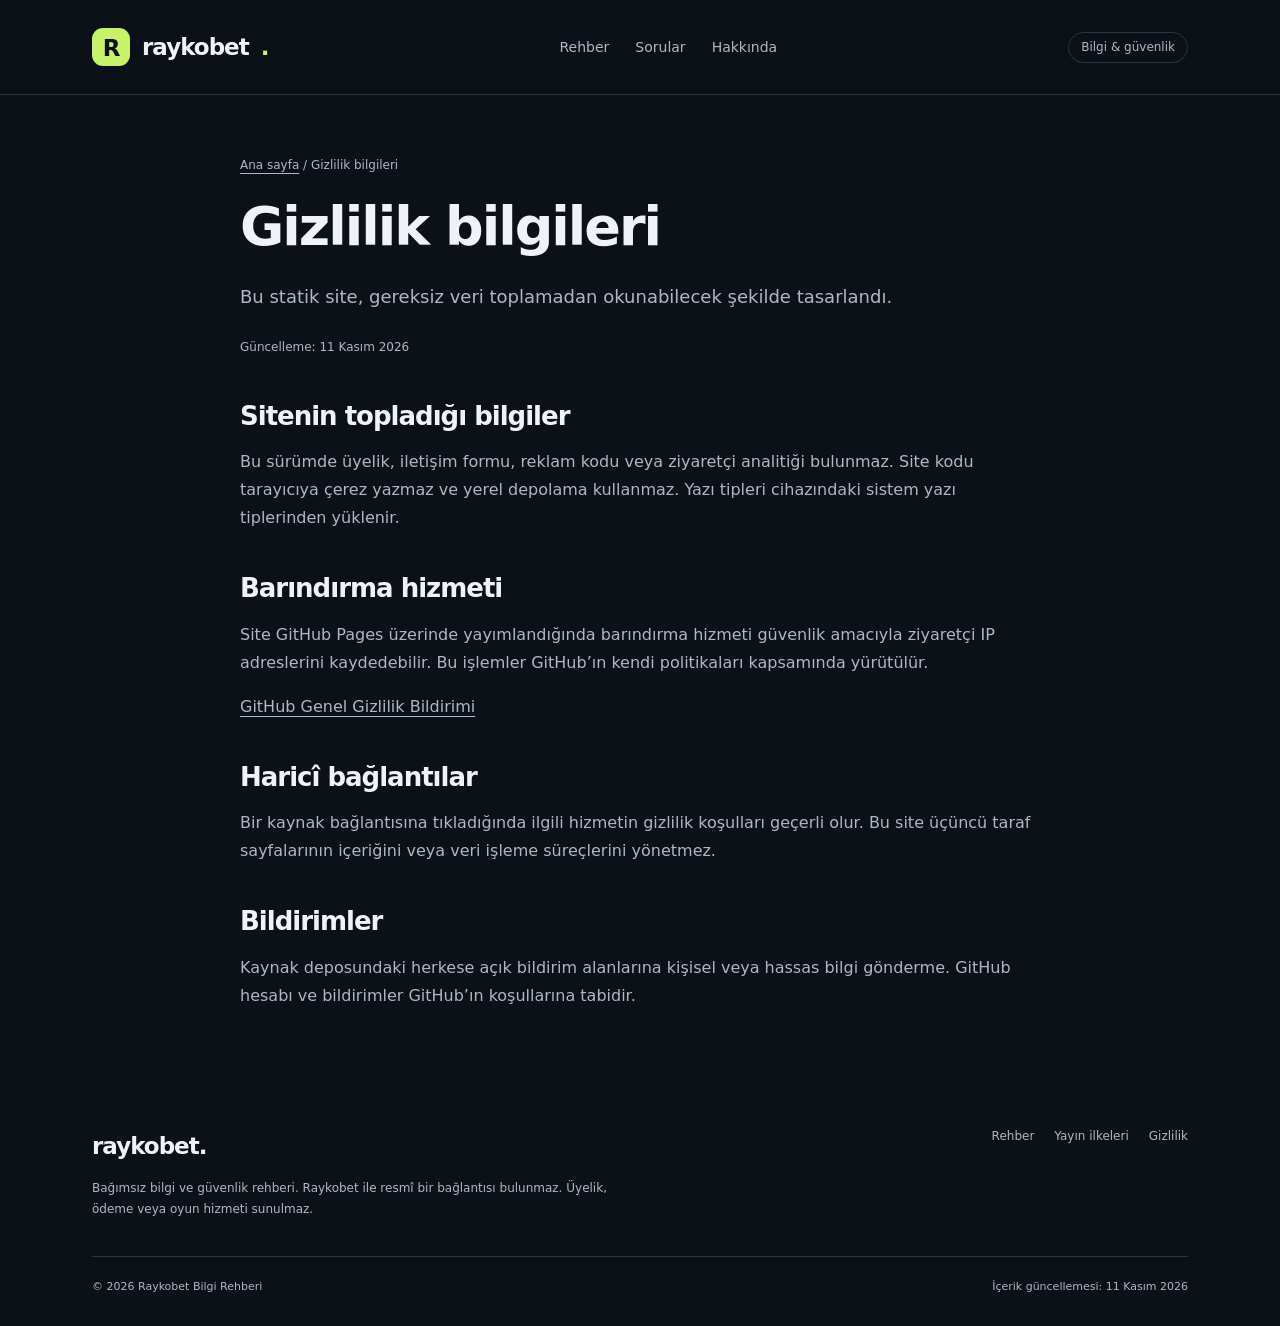
==== gizlilik/index.html @ 5bd0faa0 "Create index.html" ====
<!doctype html><html lang="tr"><head><meta charset="utf-8"><meta name="viewport" content="width=device-width, initial-scale=1"><title>Gizlilik | Raykobet Bilgi Rehberi</title><meta name="description" content="Raykobet bilgi rehberinin çerezler, ziyaretçi verileri ve GitHub Pages barındırmasıyla ilgili gizlilik açıklaması."><meta name="robots" content="index, follow, max-image-preview:large"><meta name="theme-color" content="#0b1117"><link rel="canonical" href="https://raykobet.github.io/gizlilik/"><link rel="icon" type="image/svg+xml" href="../assets/favicon.svg"><link rel="stylesheet" href="../assets/style.css"><meta property="og:type" content="website"><meta property="og:locale" content="tr_TR"><meta property="og:site_name" content="Raykobet Bilgi Rehberi"><meta property="og:title" content="Gizlilik | Raykobet Bilgi Rehberi"><meta property="og:description" content="Raykobet bilgi rehberinin çerezler, ziyaretçi verileri ve GitHub Pages barındırmasıyla ilgili gizlilik açıklaması."><meta property="og:url" content="https://raykobet.github.io/gizlilik/"><script type="application/ld+json">{"@context": "https://schema.org", "@graph": [{"@type": "WebSite", "@id": "https://raykobet.github.io/#website", "url": "https://raykobet.github.io/", "name": "Raykobet Bilgi Rehberi", "inLanguage": "tr-TR"}, {"@type": "WebPage", "@id": "https://raykobet.github.io/gizlilik/#webpage", "url": "https://raykobet.github.io/gizlilik/", "name": "Gizlilik | Raykobet Bilgi Rehberi", "description": "Raykobet bilgi rehberinin çerezler, ziyaretçi verileri ve GitHub Pages barındırmasıyla ilgili gizlilik açıklaması.", "inLanguage": "tr-TR", "dateModified": "2026-11-11", "isPartOf": {"@id": "https://raykobet.github.io/#website"}}, {"@type": "BreadcrumbList", "itemListElement": [{"@type": "ListItem", "position": 1, "name": "Ana sayfa", "item": "https://raykobet.github.io/"}, {"@type": "ListItem", "position": 2, "name": "Gizlilik bilgileri", "item": "https://raykobet.github.io/gizlilik/"}]}]}</script></head><body><a class="skip" href="#main">İçeriğe geç</a><header><div class="wrap nav"><a class="logo" href="../" aria-label="Raykobet bilgi rehberi ana sayfa"><span class="mark" aria-hidden="true">R</span>raykobet<span style="color:var(--accent)">.</span></a><nav aria-label="Ana menü"><a href="../rehber/">Rehber</a><a href="../#sorular">Sorular</a><a href="../hakkinda/">Hakkında</a></nav><span class="tag">Bilgi &amp; güvenlik</span></div></header><main class="wrap" id="main"><article class="article"><div class="breadcrumb"><a href="../">Ana sayfa</a> / Gizlilik bilgileri</div><h1>Gizlilik bilgileri</h1><p class="lead">Bu statik site, gereksiz veri toplamadan okunabilecek şekilde tasarlandı.</p><time datetime="2026-11-11">Güncelleme: 11 Kasım 2026</time><h2>Sitenin topladığı bilgiler</h2><p>Bu sürümde üyelik, iletişim formu, reklam kodu veya ziyaretçi analitiği bulunmaz. Site kodu tarayıcıya çerez yazmaz ve yerel depolama kullanmaz. Yazı tipleri cihazındaki sistem yazı tiplerinden yüklenir.</p><h2>Barındırma hizmeti</h2><p>Site GitHub Pages üzerinde yayımlandığında barındırma hizmeti güvenlik amacıyla ziyaretçi IP adreslerini kaydedebilir. Bu işlemler GitHub’ın kendi politikaları kapsamında yürütülür.</p><p><a href="https://docs.github.com/en/site-policy/privacy-policies/github-general-privacy-statement" rel="noopener noreferrer">GitHub Genel Gizlilik Bildirimi</a></p><h2>Haricî bağlantılar</h2><p>Bir kaynak bağlantısına tıkladığında ilgili hizmetin gizlilik koşulları geçerli olur. Bu site üçüncü taraf sayfalarının içeriğini veya veri işleme süreçlerini yönetmez.</p><h2>Bildirimler</h2><p>Kaynak deposundaki herkese açık bildirim alanlarına kişisel veya hassas bilgi gönderme. GitHub hesabı ve bildirimler GitHub’ın koşullarına tabidir.</p></article></main><footer class="wrap"><div class="footer-top"><div><a class="logo" href="../">raykobet.</a><p>Bağımsız bilgi ve güvenlik rehberi. Raykobet ile resmî bir bağlantısı bulunmaz. Üyelik, ödeme veya oyun hizmeti sunulmaz.</p></div><div class="footer-links"><a href="../rehber/">Rehber</a><a href="../hakkinda/">Yayın ilkeleri</a><a href="../gizlilik/">Gizlilik</a></div></div><div class="footer-bottom"><span>© 2026 Raykobet Bilgi Rehberi</span><span>İçerik güncellemesi: <time datetime="2026-11-11">11 Kasım 2026</time></span></div></footer></body></html>
---- assets/style.css ----
:root{--bg:#0b1117;--panel:#141d26;--line:#2a3743;--text:#eff3f7;--muted:#abb8c6;--accent:#c7f36a}*{box-sizing:border-box}html{scroll-behavior:smooth;scroll-padding-top:100px}body{margin:0;background:var(--bg);color:var(--text);font:16px/1.75 system-ui,-apple-system,BlinkMacSystemFont,"Segoe UI",sans-serif}a{color:inherit;text-decoration:none}a:hover{color:var(--accent)}a:focus-visible,summary:focus-visible{outline:3px solid var(--accent);outline-offset:6px}p{color:var(--muted)}.wrap{max-width:1160px;margin:auto;padding:0 32px}.skip{position:absolute;left:20px;top:-80px;background:var(--accent);color:var(--bg);padding:10px;z-index:9}.skip:focus{top:8px}header{border-bottom:1px solid var(--line)}.nav{display:flex;align-items:center;justify-content:space-between;gap:24px;min-height:94px}.logo{font-size:23px;font-weight:850;letter-spacing:-1px;display:flex;gap:12px;align-items:center}.mark{display:grid;place-items:center;width:38px;height:38px;color:var(--bg);background:var(--accent);border-radius:11px;font-size:23px}nav{display:flex;align-items:center;gap:26px;font-size:14px;color:var(--muted)}.tag{border:1px solid var(--line);border-radius:100px;padding:4px 12px;font-size:12px;color:var(--muted)}.hero{padding:86px 0 64px;display:grid;grid-template-columns:1.45fr 1fr;gap:62px;align-items:center}.eyebrow{color:var(--accent);letter-spacing:2px;font-size:11px;font-weight:750;text-transform:uppercase}.eyebrow:before{content:"";display:inline-block;width:7px;height:7px;background:var(--accent);border-radius:50%;margin-right:9px}h1{font-size:clamp(40px,5.5vw,70px);line-height:1.08;letter-spacing:-3px;margin:22px 0 25px;max-width:760px}h1 em{font-style:normal;color:var(--accent)}.lead{font-size:18px;max-width:620px;line-height:1.8}.actions{display:flex;flex-wrap:wrap;align-items:center;gap:22px;margin:32px 0}.button{display:inline-flex;gap:24px;align-items:center;padding:13px 22px;background:var(--accent);color:var(--bg);border-radius:7px;font-size:14px;font-weight:750}.button:hover{background:#d8ff8c;color:var(--bg)}.textlink{font-size:14px;border-bottom:1px solid var(--line)}.note{font-size:12px;color:var(--muted)}.hero-panel{border:1px solid var(--line);background:linear-gradient(145deg,#1b2b2c,#121a22 70%);padding:28px;border-radius:18px;position:relative;overflow:hidden}.hero-panel:before{content:"R";position:absolute;right:-10px;top:-80px;color:#c7f36a06;font-size:360px;font-weight:900;line-height:1}.panel-top{display:flex;justify-content:space-between;align-items:center;border-bottom:1px solid var(--line);padding-bottom:20px;font-size:12px;position:relative}.status{color:var(--accent)}.check{display:flex;gap:15px;align-items:flex-start;padding-top:22px;position:relative}.check b{display:block;font-size:15px}.check p{font-size:12px;margin:2px 0}.num{font-size:11px;color:var(--accent);background:#c7f36a12;border:1px solid #c7f36a33;border-radius:7px;width:30px;height:30px;display:grid;place-items:center;flex-shrink:0}.strip{display:flex;gap:30px;justify-content:space-between;border-top:1px solid var(--line);border-bottom:1px solid var(--line);padding:20px 0;font-size:12px;color:var(--muted)}.strip span:before{content:"↗";color:var(--accent);margin-right:8px}.section{padding:64px 0;border-bottom:1px solid var(--line)}.section-title{display:flex;justify-content:space-between;align-items:end;gap:24px;margin-bottom:28px}h2{font-size:32px;line-height:1.25;letter-spacing:-1px;margin:12px 0}h3{font-size:19px;letter-spacing:-.4px}.section-title p{margin:0;font-size:14px;max-width:380px}.cards{display:grid;grid-template-columns:repeat(3,1fr);gap:18px}.card{padding:28px;border:1px solid var(--line);border-radius:12px;background:var(--panel)}.card p{font-size:14px}.card .num{margin-bottom:26px}.card a{font-size:13px;color:var(--accent)}.editorial{display:grid;grid-template-columns:1fr 1.5fr;gap:80px}.editorial p{margin-top:0;font-size:15px}.faq{max-width:850px}details{border-bottom:1px solid var(--line);padding:21px 0}summary{cursor:pointer;font-size:16px;font-weight:600}details p{font-size:14px;margin-bottom:0}.callout{margin-top:28px;padding:22px 26px;border-left:3px solid var(--accent);background:var(--panel);font-size:14px}.callout p{margin:0}.footer-top{display:flex;justify-content:space-between;gap:28px;padding:40px 0 24px}.footer-top p{max-width:520px;font-size:12px}.footer-links{display:flex;gap:20px;flex-wrap:wrap;font-size:12px;color:var(--muted);align-content:flex-start}.footer-bottom{display:flex;justify-content:space-between;border-top:1px solid var(--line);padding:20px 0 30px;font-size:11px;color:var(--muted)}.article{max-width:800px;margin:auto;padding:60px 0}.article h1{font-size:clamp(36px,5vw,54px);letter-spacing:-2px}.article h2{font-size:26px;margin-top:40px}.article li{color:var(--muted);margin:12px 0}.article a:not(.button){text-decoration:underline;text-underline-offset:4px}.breadcrumb{font-size:12px;color:var(--muted)}.article .lead{max-width:none}.source-list{font-size:14px}.article time{font-size:12px;color:var(--muted)}@media(max-width:800px){.wrap{padding:0 22px}.hero{grid-template-columns:1fr;gap:32px;padding:48px 0 40px}h1{letter-spacing:-2px}.hero-panel{padding:24px}.cards{grid-template-columns:1fr}.editorial{grid-template-columns:1fr;gap:20px}.section{padding:42px 0}.section-title{display:block}.section-title p{margin-top:15px}.strip{gap:12px;flex-wrap:wrap}.nav{min-height:82px;gap:12px;flex-wrap:wrap;padding:16px 22px}nav{gap:17px;font-size:12px}.nav .tag{display:none}.footer-top,.footer-bottom{flex-direction:column;gap:12px}.article{padding:38px 0}.lead{font-size:16px}h2{font-size:28px}}@media(prefers-reduced-motion:reduce){html{scroll-behavior:auto}}
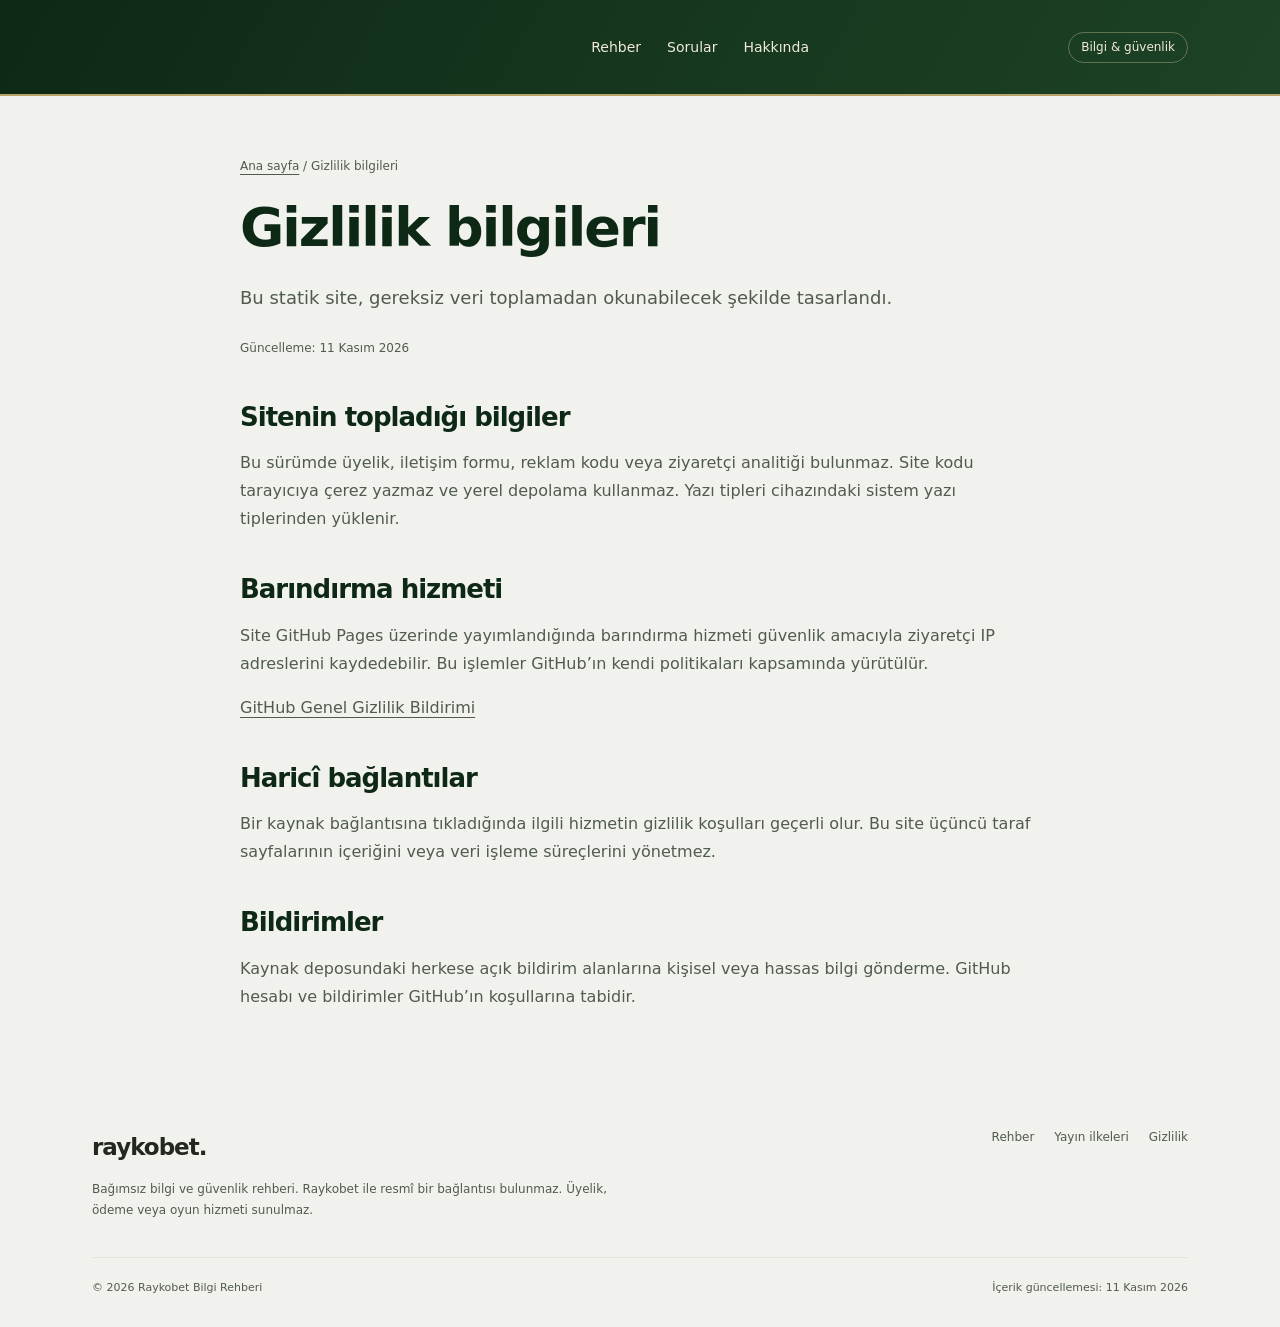
==== commit 2e6076bb: "Publish paired AMP pages" ====
--- a/gizlilik/index.html
+++ b/gizlilik/index.html
@@ -1 +1 @@
-<!doctype html><html lang="tr"><head><meta charset="utf-8"><meta name="viewport" content="width=device-width, initial-scale=1"><title>Gizlilik | Raykobet Bilgi Rehberi</title><meta name="description" content="Raykobet bilgi rehberinin çerezler, ziyaretçi verileri ve GitHub Pages barındırmasıyla ilgili gizlilik açıklaması."><meta name="robots" content="index, follow, max-image-preview:large"><meta name="theme-color" content="#0b1117"><link rel="canonical" href="https://raykobet.github.io/gizlilik/"><link rel="icon" type="image/svg+xml" href="../assets/favicon.svg"><link rel="stylesheet" href="../assets/style.css"><meta property="og:type" content="website"><meta property="og:locale" content="tr_TR"><meta property="og:site_name" content="Raykobet Bilgi Rehberi"><meta property="og:title" content="Gizlilik | Raykobet Bilgi Rehberi"><meta property="og:description" content="Raykobet bilgi rehberinin çerezler, ziyaretçi verileri ve GitHub Pages barındırmasıyla ilgili gizlilik açıklaması."><meta property="og:url" content="https://raykobet.github.io/gizlilik/"><script type="application/ld+json">{"@context": "https://schema.org", "@graph": [{"@type": "WebSite", "@id": "https://raykobet.github.io/#website", "url": "https://raykobet.github.io/", "name": "Raykobet Bilgi Rehberi", "inLanguage": "tr-TR"}, {"@type": "WebPage", "@id": "https://raykobet.github.io/gizlilik/#webpage", "url": "https://raykobet.github.io/gizlilik/", "name": "Gizlilik | Raykobet Bilgi Rehberi", "description": "Raykobet bilgi rehberinin çerezler, ziyaretçi verileri ve GitHub Pages barındırmasıyla ilgili gizlilik açıklaması.", "inLanguage": "tr-TR", "dateModified": "2026-11-11", "isPartOf": {"@id": "https://raykobet.github.io/#website"}}, {"@type": "BreadcrumbList", "itemListElement": [{"@type": "ListItem", "position": 1, "name": "Ana sayfa", "item": "https://raykobet.github.io/"}, {"@type": "ListItem", "position": 2, "name": "Gizlilik bilgileri", "item": "https://raykobet.github.io/gizlilik/"}]}]}</script></head><body><a class="skip" href="#main">İçeriğe geç</a><header><div class="wrap nav"><a class="logo" href="../" aria-label="Raykobet bilgi rehberi ana sayfa"><span class="mark" aria-hidden="true">R</span>raykobet<span style="color:var(--accent)">.</span></a><nav aria-label="Ana menü"><a href="../rehber/">Rehber</a><a href="../#sorular">Sorular</a><a href="../hakkinda/">Hakkında</a></nav><span class="tag">Bilgi &amp; güvenlik</span></div></header><main class="wrap" id="main"><article class="article"><div class="breadcrumb"><a href="../">Ana sayfa</a> / Gizlilik bilgileri</div><h1>Gizlilik bilgileri</h1><p class="lead">Bu statik site, gereksiz veri toplamadan okunabilecek şekilde tasarlandı.</p><time datetime="2026-11-11">Güncelleme: 11 Kasım 2026</time><h2>Sitenin topladığı bilgiler</h2><p>Bu sürümde üyelik, iletişim formu, reklam kodu veya ziyaretçi analitiği bulunmaz. Site kodu tarayıcıya çerez yazmaz ve yerel depolama kullanmaz. Yazı tipleri cihazındaki sistem yazı tiplerinden yüklenir.</p><h2>Barındırma hizmeti</h2><p>Site GitHub Pages üzerinde yayımlandığında barındırma hizmeti güvenlik amacıyla ziyaretçi IP adreslerini kaydedebilir. Bu işlemler GitHub’ın kendi politikaları kapsamında yürütülür.</p><p><a href="https://docs.github.com/en/site-policy/privacy-policies/github-general-privacy-statement" rel="noopener noreferrer">GitHub Genel Gizlilik Bildirimi</a></p><h2>Haricî bağlantılar</h2><p>Bir kaynak bağlantısına tıkladığında ilgili hizmetin gizlilik koşulları geçerli olur. Bu site üçüncü taraf sayfalarının içeriğini veya veri işleme süreçlerini yönetmez.</p><h2>Bildirimler</h2><p>Kaynak deposundaki herkese açık bildirim alanlarına kişisel veya hassas bilgi gönderme. GitHub hesabı ve bildirimler GitHub’ın koşullarına tabidir.</p></article></main><footer class="wrap"><div class="footer-top"><div><a class="logo" href="../">raykobet.</a><p>Bağımsız bilgi ve güvenlik rehberi. Raykobet ile resmî bir bağlantısı bulunmaz. Üyelik, ödeme veya oyun hizmeti sunulmaz.</p></div><div class="footer-links"><a href="../rehber/">Rehber</a><a href="../hakkinda/">Yayın ilkeleri</a><a href="../gizlilik/">Gizlilik</a></div></div><div class="footer-bottom"><span>© 2026 Raykobet Bilgi Rehberi</span><span>İçerik güncellemesi: <time datetime="2026-11-11">11 Kasım 2026</time></span></div></footer></body></html>
+<!doctype html><html lang="tr"><head><meta charset="utf-8"><meta name="viewport" content="width=device-width, initial-scale=1"><title>Gizlilik | Raykobet Bilgi Rehberi</title><meta name="description" content="Raykobet bilgi rehberinin çerezler, ziyaretçi verileri ve GitHub Pages barındırmasıyla ilgili gizlilik açıklaması."><meta name="robots" content="index, follow, max-image-preview:large"><meta name="theme-color" content="#0b1117"><link rel="canonical" href="https://raykobet.github.io/gizlilik/"><link rel="icon" type="image/svg+xml" href="../assets/favicon.svg"><link rel="stylesheet" href="../assets/style.css"><meta property="og:type" content="website"><meta property="og:locale" content="tr_TR"><meta property="og:site_name" content="Raykobet Bilgi Rehberi"><meta property="og:title" content="Gizlilik | Raykobet Bilgi Rehberi"><meta property="og:description" content="Raykobet bilgi rehberinin çerezler, ziyaretçi verileri ve GitHub Pages barındırmasıyla ilgili gizlilik açıklaması."><meta property="og:url" content="https://raykobet.github.io/gizlilik/"><script type="application/ld+json">{"@context": "https://schema.org", "@graph": [{"@type": "WebSite", "@id": "https://raykobet.github.io/#website", "url": "https://raykobet.github.io/", "name": "Raykobet Bilgi Rehberi", "inLanguage": "tr-TR"}, {"@type": "WebPage", "@id": "https://raykobet.github.io/gizlilik/#webpage", "url": "https://raykobet.github.io/gizlilik/", "name": "Gizlilik | Raykobet Bilgi Rehberi", "description": "Raykobet bilgi rehberinin çerezler, ziyaretçi verileri ve GitHub Pages barındırmasıyla ilgili gizlilik açıklaması.", "inLanguage": "tr-TR", "dateModified": "2026-11-11", "isPartOf": {"@id": "https://raykobet.github.io/#website"}}, {"@type": "BreadcrumbList", "itemListElement": [{"@type": "ListItem", "position": 1, "name": "Ana sayfa", "item": "https://raykobet.github.io/"}, {"@type": "ListItem", "position": 2, "name": "Gizlilik bilgileri", "item": "https://raykobet.github.io/gizlilik/"}]}]}</script><link rel="amphtml" href="https://raykobet.github.io/gizlilik/amp/"></head><body><a class="skip" href="#main">İçeriğe geç</a><header><div class="wrap nav"><a class="logo" href="../" aria-label="Raykobet bilgi rehberi ana sayfa"><span class="mark" aria-hidden="true">R</span>raykobet<span style="color:var(--accent)">.</span></a><nav aria-label="Ana menü"><a href="../rehber/">Rehber</a><a href="../#sorular">Sorular</a><a href="../hakkinda/">Hakkında</a></nav><span class="tag">Bilgi &amp; güvenlik</span></div></header><main class="wrap" id="main"><article class="article"><div class="breadcrumb"><a href="../">Ana sayfa</a> / Gizlilik bilgileri</div><h1>Gizlilik bilgileri</h1><p class="lead">Bu statik site, gereksiz veri toplamadan okunabilecek şekilde tasarlandı.</p><time datetime="2026-11-11">Güncelleme: 11 Kasım 2026</time><h2>Sitenin topladığı bilgiler</h2><p>Bu sürümde üyelik, iletişim formu, reklam kodu veya ziyaretçi analitiği bulunmaz. Site kodu tarayıcıya çerez yazmaz ve yerel depolama kullanmaz. Yazı tipleri cihazındaki sistem yazı tiplerinden yüklenir.</p><h2>Barındırma hizmeti</h2><p>Site GitHub Pages üzerinde yayımlandığında barındırma hizmeti güvenlik amacıyla ziyaretçi IP adreslerini kaydedebilir. Bu işlemler GitHub’ın kendi politikaları kapsamında yürütülür.</p><p><a href="https://docs.github.com/en/site-policy/privacy-policies/github-general-privacy-statement" rel="noopener noreferrer">GitHub Genel Gizlilik Bildirimi</a></p><h2>Haricî bağlantılar</h2><p>Bir kaynak bağlantısına tıkladığında ilgili hizmetin gizlilik koşulları geçerli olur. Bu site üçüncü taraf sayfalarının içeriğini veya veri işleme süreçlerini yönetmez.</p><h2>Bildirimler</h2><p>Kaynak deposundaki herkese açık bildirim alanlarına kişisel veya hassas bilgi gönderme. GitHub hesabı ve bildirimler GitHub’ın koşullarına tabidir.</p></article></main><footer class="wrap"><div class="footer-top"><div><a class="logo" href="../">raykobet.</a><p>Bağımsız bilgi ve güvenlik rehberi. Raykobet ile resmî bir bağlantısı bulunmaz. Üyelik, ödeme veya oyun hizmeti sunulmaz.</p></div><div class="footer-links"><a href="../rehber/">Rehber</a><a href="../hakkinda/">Yayın ilkeleri</a><a href="../gizlilik/">Gizlilik</a></div></div><div class="footer-bottom"><span>© 2026 Raykobet Bilgi Rehberi</span><span>İçerik güncellemesi: <time datetime="2026-11-11">11 Kasım 2026</time></span></div></footer></body></html>
--- a/assets/style.css
+++ b/assets/style.css
@@ -1 +1,47 @@
 :root{--bg:#0b1117;--panel:#141d26;--line:#2a3743;--text:#eff3f7;--muted:#abb8c6;--accent:#c7f36a}*{box-sizing:border-box}html{scroll-behavior:smooth;scroll-padding-top:100px}body{margin:0;background:var(--bg);color:var(--text);font:16px/1.75 system-ui,-apple-system,BlinkMacSystemFont,"Segoe UI",sans-serif}a{color:inherit;text-decoration:none}a:hover{color:var(--accent)}a:focus-visible,summary:focus-visible{outline:3px solid var(--accent);outline-offset:6px}p{color:var(--muted)}.wrap{max-width:1160px;margin:auto;padding:0 32px}.skip{position:absolute;left:20px;top:-80px;background:var(--accent);color:var(--bg);padding:10px;z-index:9}.skip:focus{top:8px}header{border-bottom:1px solid var(--line)}.nav{display:flex;align-items:center;justify-content:space-between;gap:24px;min-height:94px}.logo{font-size:23px;font-weight:850;letter-spacing:-1px;display:flex;gap:12px;align-items:center}.mark{display:grid;place-items:center;width:38px;height:38px;color:var(--bg);background:var(--accent);border-radius:11px;font-size:23px}nav{display:flex;align-items:center;gap:26px;font-size:14px;color:var(--muted)}.tag{border:1px solid var(--line);border-radius:100px;padding:4px 12px;font-size:12px;color:var(--muted)}.hero{padding:86px 0 64px;display:grid;grid-template-columns:1.45fr 1fr;gap:62px;align-items:center}.eyebrow{color:var(--accent);letter-spacing:2px;font-size:11px;font-weight:750;text-transform:uppercase}.eyebrow:before{content:"";display:inline-block;width:7px;height:7px;background:var(--accent);border-radius:50%;margin-right:9px}h1{font-size:clamp(40px,5.5vw,70px);line-height:1.08;letter-spacing:-3px;margin:22px 0 25px;max-width:760px}h1 em{font-style:normal;color:var(--accent)}.lead{font-size:18px;max-width:620px;line-height:1.8}.actions{display:flex;flex-wrap:wrap;align-items:center;gap:22px;margin:32px 0}.button{display:inline-flex;gap:24px;align-items:center;padding:13px 22px;background:var(--accent);color:var(--bg);border-radius:7px;font-size:14px;font-weight:750}.button:hover{background:#d8ff8c;color:var(--bg)}.textlink{font-size:14px;border-bottom:1px solid var(--line)}.note{font-size:12px;color:var(--muted)}.hero-panel{border:1px solid var(--line);background:linear-gradient(145deg,#1b2b2c,#121a22 70%);padding:28px;border-radius:18px;position:relative;overflow:hidden}.hero-panel:before{content:"R";position:absolute;right:-10px;top:-80px;color:#c7f36a06;font-size:360px;font-weight:900;line-height:1}.panel-top{display:flex;justify-content:space-between;align-items:center;border-bottom:1px solid var(--line);padding-bottom:20px;font-size:12px;position:relative}.status{color:var(--accent)}.check{display:flex;gap:15px;align-items:flex-start;padding-top:22px;position:relative}.check b{display:block;font-size:15px}.check p{font-size:12px;margin:2px 0}.num{font-size:11px;color:var(--accent);background:#c7f36a12;border:1px solid #c7f36a33;border-radius:7px;width:30px;height:30px;display:grid;place-items:center;flex-shrink:0}.strip{display:flex;gap:30px;justify-content:space-between;border-top:1px solid var(--line);border-bottom:1px solid var(--line);padding:20px 0;font-size:12px;color:var(--muted)}.strip span:before{content:"↗";color:var(--accent);margin-right:8px}.section{padding:64px 0;border-bottom:1px solid var(--line)}.section-title{display:flex;justify-content:space-between;align-items:end;gap:24px;margin-bottom:28px}h2{font-size:32px;line-height:1.25;letter-spacing:-1px;margin:12px 0}h3{font-size:19px;letter-spacing:-.4px}.section-title p{margin:0;font-size:14px;max-width:380px}.cards{display:grid;grid-template-columns:repeat(3,1fr);gap:18px}.card{padding:28px;border:1px solid var(--line);border-radius:12px;background:var(--panel)}.card p{font-size:14px}.card .num{margin-bottom:26px}.card a{font-size:13px;color:var(--accent)}.editorial{display:grid;grid-template-columns:1fr 1.5fr;gap:80px}.editorial p{margin-top:0;font-size:15px}.faq{max-width:850px}details{border-bottom:1px solid var(--line);padding:21px 0}summary{cursor:pointer;font-size:16px;font-weight:600}details p{font-size:14px;margin-bottom:0}.callout{margin-top:28px;padding:22px 26px;border-left:3px solid var(--accent);background:var(--panel);font-size:14px}.callout p{margin:0}.footer-top{display:flex;justify-content:space-between;gap:28px;padding:40px 0 24px}.footer-top p{max-width:520px;font-size:12px}.footer-links{display:flex;gap:20px;flex-wrap:wrap;font-size:12px;color:var(--muted);align-content:flex-start}.footer-bottom{display:flex;justify-content:space-between;border-top:1px solid var(--line);padding:20px 0 30px;font-size:11px;color:var(--muted)}.article{max-width:800px;margin:auto;padding:60px 0}.article h1{font-size:clamp(36px,5vw,54px);letter-spacing:-2px}.article h2{font-size:26px;margin-top:40px}.article li{color:var(--muted);margin:12px 0}.article a:not(.button){text-decoration:underline;text-underline-offset:4px}.breadcrumb{font-size:12px;color:var(--muted)}.article .lead{max-width:none}.source-list{font-size:14px}.article time{font-size:12px;color:var(--muted)}@media(max-width:800px){.wrap{padding:0 22px}.hero{grid-template-columns:1fr;gap:32px;padding:48px 0 40px}h1{letter-spacing:-2px}.hero-panel{padding:24px}.cards{grid-template-columns:1fr}.editorial{grid-template-columns:1fr;gap:20px}.section{padding:42px 0}.section-title{display:block}.section-title p{margin-top:15px}.strip{gap:12px;flex-wrap:wrap}.nav{min-height:82px;gap:12px;flex-wrap:wrap;padding:16px 22px}nav{gap:17px;font-size:12px}.nav .tag{display:none}.footer-top,.footer-bottom{flex-direction:column;gap:12px}.article{padding:38px 0}.lead{font-size:16px}h2{font-size:28px}}@media(prefers-reduced-motion:reduce){html{scroll-behavior:auto}}
+/* Raykobetgiris.com marka paleti ve başlık logosu. */
+:root {
+  --bg: #f1f1ed;
+  --panel: #ffffff;
+  --line: #e3e1d8;
+  --text: #222820;
+  --muted: #505b50;
+  --accent: #b7a268;
+  --forest: #0e2816;
+  --gold-light: #d7ca9b;
+}
+header {
+  background: linear-gradient(120deg, #0e2816 0%, #17391f 58%, #1d4225 100%);
+  border-bottom: 2px solid var(--accent);
+  color: white;
+}
+.nav .logo {
+  display: block;
+  flex: 0 0 min(240px, 48vw);
+  aspect-ratio: 2.84;
+  font-size: 0;
+  background: url("https://raykobetgiris.com/wp-content/uploads/2026/10/cropped-rayko-yeni-logo.png") left center / contain no-repeat;
+}
+.nav .logo .mark { display: none; }
+.nav nav, .nav .tag { color: #f0ead9; }
+.nav .tag { border-color: #d7ca9b60; }
+.nav a:hover { color: var(--gold-light); }
+h1, h2 { color: var(--forest); }
+h1 em, .eyebrow, .card a, .num { color: #6d5528; }
+.hero-panel {
+  background: linear-gradient(120deg, #0e2816, #1d4225);
+  color: white;
+  border-color: #17391f;
+}
+.hero-panel p { color: #e3e9df; }
+.hero-panel .num, .status { color: var(--gold-light); }
+.hero-panel .panel-top { border-color: #d7ca9b44; }
+.hero-panel::before { color: #d7ca9b10; }
+.button, .skip { background: linear-gradient(125deg, #d7ca9b, #b7a268); color: var(--forest); }
+.button:hover { background: #e3d7ae; color: var(--forest); }
+.card, .callout { box-shadow: 0 5px 20px #0e281609; }
+a:hover { color: #6d5528; }
+@media (max-width: 520px) {
+  .nav .logo { flex-basis: min(200px, 48vw); }
+  .nav nav { gap: 10px; }
+}
